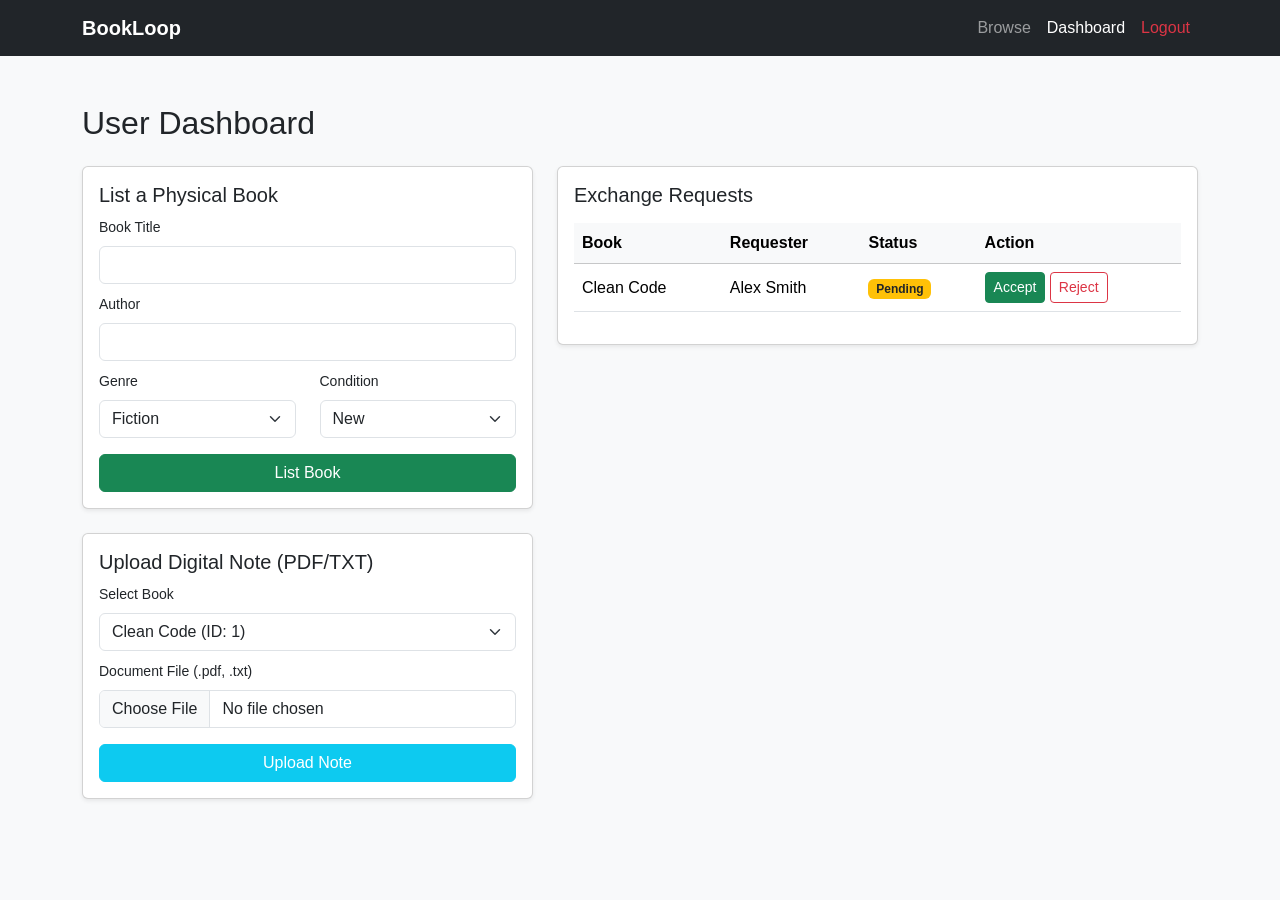
==== public/dashboard.html @ fa004065 "Complete project setup with backend API and database schema" ====
<!DOCTYPE html>
<html lang="en">
<head>
    <meta charset="UTF-8">
    <meta name="viewport" content="width=device-width, initial-scale=1.0">
    <title>Dashboard - BookLoop</title>
    <link href="https://cdn.jsdelivr.net/npm/bootstrap@5.3.2/dist/css/bootstrap.min.css" rel="stylesheet">
    <link rel="stylesheet" href="../assets/css/style.css">
</head>
<body>

    <nav class="navbar navbar-expand-lg navbar-dark bg-dark">
        <div class="container">
            <a class="navbar-brand fw-bold" href="index.html">BookLoop</a>
            <div class="collapse navbar-collapse" id="navbarNav">
                <ul class="navbar-nav ms-auto">
                    <li class="nav-item"><a class="nav-link" href="index.html">Browse</a></li>
                    <li class="nav-item"><a class="nav-link active" href="dashboard.html">Dashboard</a></li>
                    <li class="nav-item"><a class="nav-link text-danger" href="login.html">Logout</a></li>
                </ul>
            </div>
        </div>
    </nav>

    <main class="container my-5">
        <h2 class="mb-4">User Dashboard</h2>

        <div class="row">
            <!-- Left Side Forms -->
            <div class="col-md-5 mb-4">
                
                <!-- Form: Add Physical Book -->
                <div class="card shadow-sm mb-4">
                    <div class="card-body">
                        <h5 class="card-title">List a Physical Book</h5>
                        <form id="add-book-form">
                            <div class="mb-2">
                                <label class="form-label small">Book Title</label>
                                <input type="text" id="book-title" class="form-control" required>
                            </div>
                            <div class="mb-2">
                                <label class="form-label small">Author</label>
                                <input type="text" id="book-author" class="form-control" required>
                            </div>
                            <div class="row">
                                <div class="col-6 mb-2">
                                    <label class="form-label small">Genre</label>
                                    <select id="book-genre" class="form-select" required>
                                        <option value="Fiction">Fiction</option>
                                        <option value="Non-Fiction">Non-Fiction</option>
                                        <option value="Science">Science</option>
                                        <option value="Technology">Technology</option>
                                    </select>
                                </div>
                                <div class="col-6 mb-2">
                                    <label class="form-label small">Condition</label>
                                    <select id="book-condition" class="form-select" required>
                                        <option value="New">New</option>
                                        <option value="Good">Good</option>
                                        <option value="Fair">Fair</option>
                                    </select>
                                </div>
                            </div>
                            <button type="submit" class="btn btn-success w-100 mt-2">List Book</button>
                        </form>
                    </div>
                </div>

                <!-- Form: Upload Digital Note -->
                <div class="card shadow-sm">
                    <div class="card-body">
                        <h5 class="card-title">Upload Digital Note (PDF/TXT)</h5>
                        <form id="upload-note-form">
                            <div class="mb-2">
                                <label class="form-label small">Select Book</label>
                                <select id="note-book-id" class="form-select" required>
                                    <option value="1">Clean Code (ID: 1)</option>
                                    <option value="2">Dune (ID: 2)</option>
                                </select>
                            </div>
                            <div class="mb-2">
                                <label class="form-label small">Document File (.pdf, .txt)</label>
                                <input type="file" id="note-file" class="form-control" accept=".pdf,.txt" required>
                            </div>
                            <button type="submit" class="btn btn-info text-white w-100 mt-2">Upload Note</button>
                        </form>
                    </div>
                </div>

            </div>

            <!-- Right Side Exchange Requests & Listings -->
            <div class="col-md-7">
                <div class="card shadow-sm">
                    <div class="card-body">
                        <h5 class="card-title mb-3">Exchange Requests</h5>
                        <table class="table table-hover align-middle">
                            <thead class="table-light">
                                <tr>
                                    <th>Book</th>
                                    <th>Requester</th>
                                    <th>Status</th>
                                    <th>Action</th>
                                </tr>
                            </thead>
                            <tbody id="exchange-requests-table">
                                <tr>
                                    <td>Clean Code</td>
                                    <td>Alex Smith</td>
                                    <td><span class="badge bg-warning text-dark">Pending</span></td>
                                    <td>
                                        <button class="btn btn-sm btn-success">Accept</button>
                                        <button class="btn btn-sm btn-outline-danger">Reject</button>
                                    </td>
                                </tr>
                            </tbody>
                        </table>
                    </div>
                </div>
            </div>
        </div>
    </main>

    <script src="../assets/js/app.js"></script>
</body>
</html>
---- assets/css/style.css ----
/* Custom styling overrides for BookLoop platform */
body {
    background-color: #f8f9fa;
    font-family: 'Segoe UI', Tahoma, Geneva, Verdana, sans-serif;
    min-height: 100vh;
    display: flex;
    flex-direction: column;
}

main {
    flex: 1;
}

.hero-section {
    background: linear-gradient(135deg, #0d6efd 0%, #0dcaf0 100%);
    color: white;
    padding: 3rem 0;
}

.card {
    transition: transform 0.2s ease, box-shadow 0.2s ease;
}

.card:hover {
    transform: translateY(-4px);
    box-shadow: 0 8px 16px rgba(0,0,0,0.1);
}

.badge-condition {
    position: absolute;
    top: 15px;
    right: 15px;
}
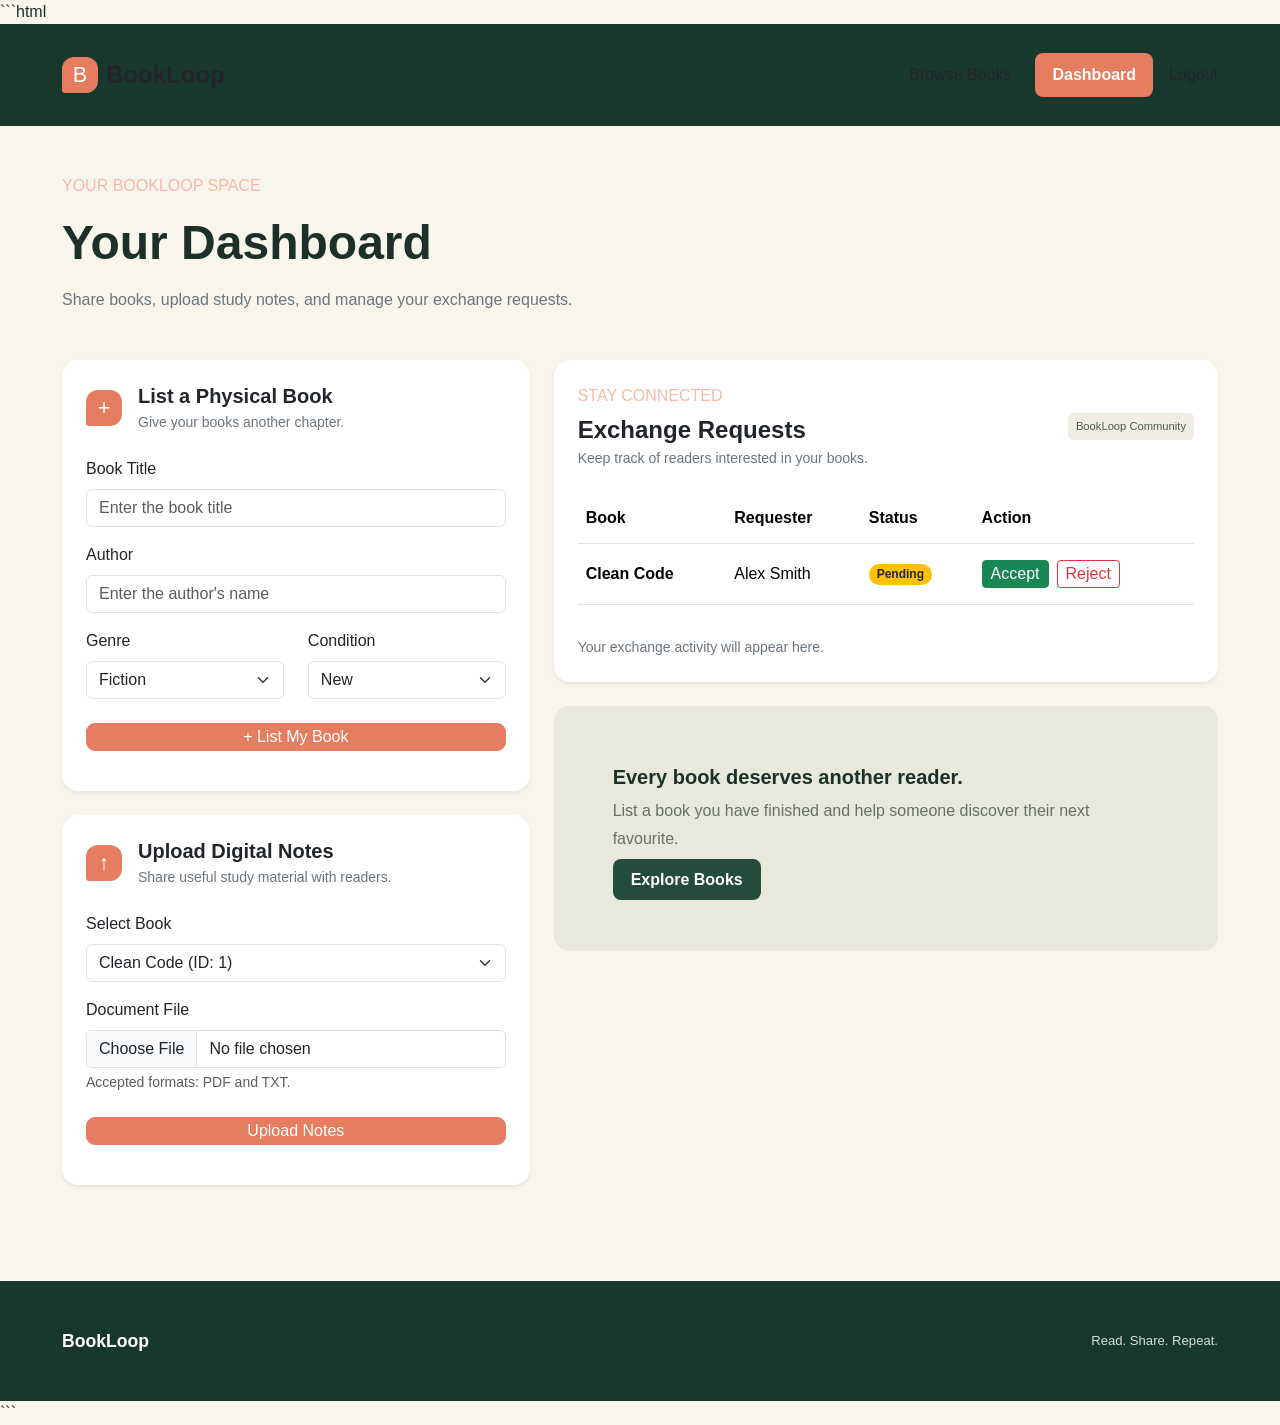
==== commit c840cb4d: "Improve BookLoop frontend UI" ====
--- a/public/dashboard.html
+++ b/public/dashboard.html
@@ -1,126 +1,317 @@
+```html
 <!DOCTYPE html>
 <html lang="en">
 <head>
     <meta charset="UTF-8">
     <meta name="viewport" content="width=device-width, initial-scale=1.0">
+
     <title>Dashboard - BookLoop</title>
-    <link href="https://cdn.jsdelivr.net/npm/bootstrap@5.3.2/dist/css/bootstrap.min.css" rel="stylesheet">
+
+    <link
+        href="https://cdn.jsdelivr.net/npm/bootstrap@5.3.3/dist/css/bootstrap.min.css"
+        rel="stylesheet"
+    >
     <link rel="stylesheet" href="../assets/css/style.css">
 </head>
-<body>
-
-    <nav class="navbar navbar-expand-lg navbar-dark bg-dark">
-        <div class="container">
-            <a class="navbar-brand fw-bold" href="index.html">BookLoop</a>
-            <div class="collapse navbar-collapse" id="navbarNav">
-                <ul class="navbar-nav ms-auto">
-                    <li class="nav-item"><a class="nav-link" href="index.html">Browse</a></li>
-                    <li class="nav-item"><a class="nav-link active" href="dashboard.html">Dashboard</a></li>
-                    <li class="nav-item"><a class="nav-link text-danger" href="login.html">Logout</a></li>
-                </ul>
+
+<body class="bookloop-page">
+
+    <!-- Navigation -->
+    <nav class="bookloop-nav">
+        <div class="container d-flex align-items-center justify-content-between py-3">
+            <a href="index.html"
+               class="text-decoration-none d-flex align-items-center gap-2">
+                <span class="brand-symbol">B</span>
+                <span class="fw-bold fs-4 text-dark">BookLoop</span>
+            </a>
+
+            <div class="d-flex align-items-center gap-3">
+                <a href="index.html"
+                   class="text-decoration-none text-dark">
+                    Browse Books
+                </a>
+
+                <a href="dashboard.html"
+                   class="nav-register text-decoration-none">
+                    Dashboard
+                </a>
+
+                <a href="login.html"
+                   class="text-decoration-none text-dark">
+                    Logout
+                </a>
             </div>
         </div>
     </nav>
 
-    <main class="container my-5">
-        <h2 class="mb-4">User Dashboard</h2>
-
-        <div class="row">
-            <!-- Left Side Forms -->
-            <div class="col-md-5 mb-4">
-                
-                <!-- Form: Add Physical Book -->
-                <div class="card shadow-sm mb-4">
-                    <div class="card-body">
-                        <h5 class="card-title">List a Physical Book</h5>
+    <!-- Dashboard Header -->
+    <main class="container py-5">
+
+        <section class="mb-5">
+            <p class="hero-eyebrow">YOUR BOOKLOOP SPACE</p>
+            <h1 class="display-5 fw-bold mb-3">Your Dashboard</h1>
+            <p class="text-secondary">
+                Share books, upload study notes, and manage your exchange requests.
+            </p>
+        </section>
+
+        <!-- Dashboard Content -->
+        <div class="row g-4">
+
+            <!-- Left Column: Forms -->
+            <div class="col-lg-5">
+
+                <!-- List a Book -->
+                <section class="card border-0 shadow-sm rounded-4 mb-4">
+                    <div class="card-body p-4">
+
+                        <div class="d-flex align-items-center gap-3 mb-4">
+                            <div class="brand-symbol">+</div>
+                            <div>
+                                <h2 class="h5 fw-bold mb-1">List a Physical Book</h2>
+                                <p class="text-secondary small mb-0">
+                                    Give your books another chapter.
+                                </p>
+                            </div>
+                        </div>
+
                         <form id="add-book-form">
-                            <div class="mb-2">
-                                <label class="form-label small">Book Title</label>
-                                <input type="text" id="book-title" class="form-control" required>
-                            </div>
-                            <div class="mb-2">
-                                <label class="form-label small">Author</label>
-                                <input type="text" id="book-author" class="form-control" required>
-                            </div>
+
+                            <div class="mb-3">
+                                <label for="book-title" class="form-label">
+                                    Book Title
+                                </label>
+                                <input
+                                    type="text"
+                                    id="book-title"
+                                    class="form-control"
+                                    placeholder="Enter the book title"
+                                    required
+                                >
+                            </div>
+
+                            <div class="mb-3">
+                                <label for="book-author" class="form-label">
+                                    Author
+                                </label>
+                                <input
+                                    type="text"
+                                    id="book-author"
+                                    class="form-control"
+                                    placeholder="Enter the author's name"
+                                    required
+                                >
+                            </div>
+
                             <div class="row">
-                                <div class="col-6 mb-2">
-                                    <label class="form-label small">Genre</label>
-                                    <select id="book-genre" class="form-select" required>
+                                <div class="col-sm-6 mb-3">
+                                    <label for="book-genre" class="form-label">
+                                        Genre
+                                    </label>
+                                    <select
+                                        id="book-genre"
+                                        class="form-select"
+                                        required
+                                    >
                                         <option value="Fiction">Fiction</option>
                                         <option value="Non-Fiction">Non-Fiction</option>
                                         <option value="Science">Science</option>
                                         <option value="Technology">Technology</option>
                                     </select>
                                 </div>
-                                <div class="col-6 mb-2">
-                                    <label class="form-label small">Condition</label>
-                                    <select id="book-condition" class="form-select" required>
+
+                                <div class="col-sm-6 mb-3">
+                                    <label for="book-condition" class="form-label">
+                                        Condition
+                                    </label>
+                                    <select
+                                        id="book-condition"
+                                        class="form-select"
+                                        required
+                                    >
                                         <option value="New">New</option>
                                         <option value="Good">Good</option>
                                         <option value="Fair">Fair</option>
                                     </select>
                                 </div>
                             </div>
-                            <button type="submit" class="btn btn-success w-100 mt-2">List Book</button>
+
+                            <button
+                                type="submit"
+                                class="search-submit w-100 mt-2"
+                            >
+                                + List My Book
+                            </button>
                         </form>
                     </div>
-                </div>
-
-                <!-- Form: Upload Digital Note -->
-                <div class="card shadow-sm">
-                    <div class="card-body">
-                        <h5 class="card-title">Upload Digital Note (PDF/TXT)</h5>
+                </section>
+
+                <!-- Upload Digital Notes -->
+                <section class="card border-0 shadow-sm rounded-4">
+                    <div class="card-body p-4">
+
+                        <div class="d-flex align-items-center gap-3 mb-4">
+                            <div class="brand-symbol">
+                                <span aria-hidden="true">&#8593;</span>
+                            </div>
+                            <div>
+                                <h2 class="h5 fw-bold mb-1">Upload Digital Notes</h2>
+                                <p class="text-secondary small mb-0">
+                                    Share useful study material with readers.
+                                </p>
+                            </div>
+                        </div>
+
                         <form id="upload-note-form">
-                            <div class="mb-2">
-                                <label class="form-label small">Select Book</label>
-                                <select id="note-book-id" class="form-select" required>
+
+                            <div class="mb-3">
+                                <label for="note-book-id" class="form-label">
+                                    Select Book
+                                </label>
+                                <select
+                                    id="note-book-id"
+                                    class="form-select"
+                                    required
+                                >
                                     <option value="1">Clean Code (ID: 1)</option>
                                     <option value="2">Dune (ID: 2)</option>
                                 </select>
                             </div>
-                            <div class="mb-2">
-                                <label class="form-label small">Document File (.pdf, .txt)</label>
-                                <input type="file" id="note-file" class="form-control" accept=".pdf,.txt" required>
-                            </div>
-                            <button type="submit" class="btn btn-info text-white w-100 mt-2">Upload Note</button>
+
+                            <div class="mb-3">
+                                <label for="note-file" class="form-label">
+                                    Document File
+                                </label>
+                                <input
+                                    type="file"
+                                    id="note-file"
+                                    class="form-control"
+                                    accept=".pdf,.txt"
+                                    required
+                                >
+                                <div class="form-text">
+                                    Accepted formats: PDF and TXT.
+                                </div>
+                            </div>
+
+                            <button
+                                type="submit"
+                                class="search-submit w-100 mt-2"
+                            >
+                                Upload Notes
+                            </button>
                         </form>
                     </div>
-                </div>
+                </section>
 
             </div>
 
-            <!-- Right Side Exchange Requests & Listings -->
-            <div class="col-md-7">
-                <div class="card shadow-sm">
-                    <div class="card-body">
-                        <h5 class="card-title mb-3">Exchange Requests</h5>
-                        <table class="table table-hover align-middle">
-                            <thead class="table-light">
-                                <tr>
-                                    <th>Book</th>
-                                    <th>Requester</th>
-                                    <th>Status</th>
-                                    <th>Action</th>
-                                </tr>
-                            </thead>
-                            <tbody id="exchange-requests-table">
-                                <tr>
-                                    <td>Clean Code</td>
-                                    <td>Alex Smith</td>
-                                    <td><span class="badge bg-warning text-dark">Pending</span></td>
-                                    <td>
-                                        <button class="btn btn-sm btn-success">Accept</button>
-                                        <button class="btn btn-sm btn-outline-danger">Reject</button>
-                                    </td>
-                                </tr>
-                            </tbody>
-                        </table>
+            <!-- Right Column: Exchange Requests -->
+            <div class="col-lg-7">
+
+                <section class="card border-0 shadow-sm rounded-4">
+                    <div class="card-body p-4">
+
+                        <div class="d-flex flex-wrap justify-content-between
+                                    align-items-center gap-2 mb-4">
+                            <div>
+                                <p class="hero-eyebrow mb-2">STAY CONNECTED</p>
+                                <h2 class="h4 fw-bold mb-1">
+                                    Exchange Requests
+                                </h2>
+                                <p class="text-secondary small mb-0">
+                                    Keep track of readers interested in your books.
+                                </p>
+                            </div>
+                            <span class="book-tag">BookLoop Community</span>
+                        </div>
+
+                        <div class="table-responsive">
+                            <table class="table align-middle">
+                                <thead>
+                                    <tr>
+                                        <th class="py-3">Book</th>
+                                        <th class="py-3">Requester</th>
+                                        <th class="py-3">Status</th>
+                                        <th class="py-3">Action</th>
+                                    </tr>
+                                </thead>
+
+                                <tbody id="exchange-requests-table">
+                                    <tr>
+                                        <td class="py-3 fw-semibold">
+                                            Clean Code
+                                        </td>
+                                        <td class="py-3">Alex Smith</td>
+                                        <td class="py-3">
+                                            <span class="badge rounded-pill
+                                                         bg-warning text-dark">
+                                                Pending
+                                            </span>
+                                        </td>
+                                        <td class="py-3">
+                                            <div class="d-flex flex-wrap gap-2">
+                                                <button
+                                                    type="button"
+                                                    class="btn btn-sm btn-success"
+                                                >
+                                                    Accept
+                                                </button>
+                                                <button
+                                                    type="button"
+                                                    class="btn btn-sm btn-outline-danger"
+                                                >
+                                                    Reject
+                                                </button>
+                                            </div>
+                                        </td>
+                                    </tr>
+                                </tbody>
+                            </table>
+                        </div>
+
+                        <p class="small text-secondary mb-0 mt-3">
+                            Your exchange activity will appear here.
+                        </p>
+
                     </div>
-                </div>
+                </section>
+
+                <!-- Helpful Note -->
+                <section class="community-banner mt-4">
+                    <div class="p-4">
+                        <h2 class="h5 fw-bold">Every book deserves another reader.</h2>
+                        <p class="mb-3">
+                            List a book you have finished and help someone
+                            discover their next favourite.
+                        </p>
+                        <a href="index.html"
+                           class="community-button text-decoration-none">
+                            Explore Books
+                        </a>
+                    </div>
+                </section>
+
             </div>
         </div>
     </main>
 
+    <!-- Footer -->
+    <footer class="bookloop-footer mt-5">
+        <div class="container footer-inner py-4">
+            <a href="index.html"
+               class="footer-brand text-decoration-none">
+                BookLoop
+            </a>
+            <p class="small mb-0">
+                Read. Share. Repeat.
+            </p>
+        </div>
+    </footer>
+
+    <script src="https://cdn.jsdelivr.net/npm/bootstrap@5.3.3/dist/js/bootstrap.bundle.min.js"></script>
     <script src="../assets/js/app.js"></script>
+
 </body>
-</html>+</html>
+```
--- a/assets/css/style.css
+++ b/assets/css/style.css
@@ -1,33 +1,1026 @@
-/* Custom styling overrides for BookLoop platform */
-body {
-    background-color: #f8f9fa;
-    font-family: 'Segoe UI', Tahoma, Geneva, Verdana, sans-serif;
+
+/* ==========================================
+   BOOKLOOP — COMPLETE STYLESHEET
+   Theme: Modern community bookstore
+   ========================================== */
+
+/* ---------- 1. Global Variables ---------- */
+
+.bookloop-page {
+    --bl-ink: #1c3029;
+    --bl-green: #254b3d;
+    --bl-green-dark: #18382d;
+    --bl-coral: #e77d60;
+    --bl-cream: #f8f5ed;
+    --bl-paper: #fffefa;
+    --bl-muted: #7b827a;
+    --bl-line: #e8e4d9;
+
+    background: var(--bl-cream);
+    color: var(--bl-ink);
+    font-family: "Segoe UI", Arial, sans-serif;
+    margin: 0;
     min-height: 100vh;
+}
+
+.bookloop-page * {
+    box-sizing: border-box;
+}
+
+.bookloop-page a {
+    text-decoration: none;
+}
+
+.bookloop-page button,
+.bookloop-page input,
+.bookloop-page select {
+    font: inherit;
+}
+
+.bookloop-page .container {
+    max-width: 1180px;
+}
+
+/* ---------- 2. Navigation ---------- */
+
+.bookloop-nav {
+    background: var(--bl-green-dark);
+    padding: 13px 0;
+}
+
+.bookloop-nav .navbar-brand {
+    color: #fff;
+    font-size: 1.45rem;
+    font-weight: 800;
+    letter-spacing: -1px;
+    display: flex;
+    align-items: center;
+    gap: 9px;
+}
+
+.brand-symbol {
+    width: 36px;
+    height: 36px;
+    display: inline-flex;
+    align-items: center;
+    justify-content: center;
+    background: var(--bl-coral);
+    color: #fff;
+    border-radius: 12px 12px 12px 3px;
+    font-size: 1.35rem;
+}
+
+.bookloop-nav .nav-link {
+    color: #d5e0d8;
+    padding: 10px 13px !important;
+    font-size: 0.93rem;
+    transition: color 0.2s;
+}
+
+.bookloop-nav .nav-link:hover,
+.bookloop-nav .nav-link.active {
+    color: #fff;
+}
+
+.bookloop-nav .nav-link.active {
+    font-weight: 700;
+}
+
+.bookloop-nav .navbar-toggler {
+    border-color: #718579;
+}
+
+.bookloop-nav .navbar-toggler:focus {
+    box-shadow: 0 0 0 3px #ffffff25;
+}
+
+.bookloop-nav .navbar-toggler-icon {
+    filter: brightness(0) invert(1);
+}
+
+.nav-register {
+    margin-left: 8px;
+    padding: 10px 17px;
+    border-radius: 8px;
+    color: #fff;
+    background: var(--bl-coral);
+    font-weight: 600;
+}
+
+.nav-register:hover {
+    background: #d76c50;
+    color: #fff;
+}
+
+/* ---------- 3. Hero Section ---------- */
+
+.bookloop-hero {
+    position: relative;
+    overflow: hidden;
+    color: #fff;
+    background: var(--bl-green);
+}
+
+.hero-inner {
+    min-height: 360px;
+    display: flex;
+    align-items: center;
+    justify-content: space-between;
+    gap: 45px;
+    padding-top: 46px;
+    padding-bottom: 48px;
+}
+
+.hero-copy {
+    max-width: 650px;
+    position: relative;
+    z-index: 2;
+}
+
+.eyebrow {
+    display: inline-block;
+    font-size: 0.7rem;
+    letter-spacing: 2px;
+    font-weight: 800;
+    line-height: 1.6;
+}
+
+.hero-eyebrow {
+    color: #f6bba6;
+}
+
+.hero-copy h1 {
+    margin: 17px 0;
+    font-family: Georgia, "Times New Roman", serif;
+    font-size: clamp(2.7rem, 5vw, 4.4rem);
+    font-weight: 700;
+    letter-spacing: -2.5px;
+    line-height: 1.06;
+}
+
+.hero-copy h1 span {
+    color: #f4b69f;
+    font-style: italic;
+}
+
+.hero-copy > p {
+    color: #e1eae3;
+    font-size: 1.05rem;
+    line-height: 1.8;
+    max-width: 540px;
+}
+
+.hero-actions {
+    display: flex;
+    align-items: center;
+    flex-wrap: wrap;
+    gap: 18px;
+    margin-top: 25px;
+}
+
+.hero-primary {
+    padding: 13px 20px;
+    border-radius: 8px;
+    color: var(--bl-ink);
+    background: #fff9ef;
+    font-weight: 700;
+    transition: background 0.2s;
+}
+
+.hero-primary:hover {
+    background: #f4b69f;
+    color: var(--bl-ink);
+}
+
+.hero-primary span {
+    margin-left: 10px;
+}
+
+.hero-caption {
+    color: #d1dfd4;
+    font-size: 0.85rem;
+}
+
+/* ---------- 4. Decorative Book Illustration ---------- */
+
+.hero-art {
+    position: relative;
+    flex: 0 0 310px;
+    height: 260px;
+}
+
+.art-circle {
+    position: absolute;
+    width: 245px;
+    height: 245px;
+    border-radius: 50%;
+    background: #3c6250;
+    top: 4px;
+    left: 24px;
+}
+
+.art-book {
+    position: absolute;
     display: flex;
     flex-direction: column;
-}
-
-main {
+    justify-content: space-between;
+    box-shadow: 10px 14px 24px #10271d55;
+    border-radius: 4px 13px 13px 4px;
+    padding: 23px 18px;
+}
+
+.art-book-back {
+    width: 135px;
+    height: 205px;
+    background: #d99b67;
+    color: #382a1c;
+    left: 30px;
+    top: 25px;
+    transform: rotate(-13deg);
+}
+
+.art-book-back span {
+    font-size: 1.7rem;
+    font-weight: 900;
+}
+
+.art-book-back small,
+.art-book-front small {
+    font-size: 0.55rem;
+    letter-spacing: 1px;
+}
+
+.art-book-front {
+    width: 145px;
+    height: 220px;
+    background: #e98167;
+    color: #fff8e9;
+    left: 125px;
+    top: 22px;
+    transform: rotate(8deg);
+}
+
+.art-book-front span {
+    font-family: Georgia, serif;
+    font-size: 1.75rem;
+    font-weight: 700;
+    line-height: 1.1;
+}
+
+.art-sticker {
+    position: absolute;
+    right: -5px;
+    bottom: 0;
+    background: #f9edce;
+    color: var(--bl-green-dark);
+    border-radius: 50%;
+    width: 88px;
+    height: 88px;
+    display: flex;
+    align-items: center;
+    justify-content: center;
+    text-align: center;
+    font-size: 0.68rem;
+    font-weight: 900;
+    line-height: 1.5;
+    transform: rotate(9deg);
+    box-shadow: 0 5px 15px #10271d30;
+}
+
+.hero-bottom-line {
+    display: flex;
+    justify-content: space-between;
+    padding: 12px max(calc((100vw - 1180px) / 2), 24px);
+    border-top: 1px solid #ffffff20;
+    color: #d7e5db;
+    font-size: 0.65rem;
+    font-weight: 700;
+    letter-spacing: 2px;
+}
+
+/* ---------- 5. Discovery Section ---------- */
+
+.discover-section {
+    padding-top: 55px;
+    padding-bottom: 60px;
+}
+
+.discover-heading,
+.results-heading {
+    display: flex;
+    justify-content: space-between;
+    align-items: flex-end;
+    gap: 20px;
+}
+
+.discover-heading .eyebrow,
+.results-heading .eyebrow {
+    color: #b86b51;
+}
+
+.discover-heading h2 {
+    margin: 9px 0;
+    font-family: Georgia, "Times New Roman", serif;
+    font-size: clamp(1.8rem, 4vw, 2.6rem);
+    font-weight: 700;
+    letter-spacing: -1px;
+}
+
+.discover-heading p {
+    color: var(--bl-muted);
+    margin: 0;
+}
+
+.list-book-link {
+    color: var(--bl-green);
+    font-weight: 700;
+    white-space: nowrap;
+    padding-bottom: 5px;
+}
+
+.list-book-link:hover {
+    color: #bd634a;
+}
+
+/* ---------- 6. Search Panel ---------- */
+
+.search-shell {
+    background: var(--bl-paper);
+    border: 1px solid var(--bl-line);
+    border-radius: 17px;
+    margin-top: 27px;
+    padding: 26px;
+    box-shadow: 0 8px 25px #23372a0a;
+}
+
+.search-label {
+    display: block;
+    margin-bottom: 10px;
+    color: var(--bl-muted);
+    font-size: 0.7rem;
+    font-weight: 800;
+    letter-spacing: 1.5px;
+}
+
+.main-search-row {
+    display: flex;
+    gap: 10px;
+}
+
+.search-input-wrap {
+    display: flex;
     flex: 1;
-}
-
-.hero-section {
-    background: linear-gradient(135deg, #0d6efd 0%, #0dcaf0 100%);
-    color: white;
-    padding: 3rem 0;
-}
-
-.card {
-    transition: transform 0.2s ease, box-shadow 0.2s ease;
-}
-
-.card:hover {
+    min-width: 0;
+    align-items: center;
+    border: 1px solid #d8d8cd;
+    border-radius: 9px;
+    background: #fff;
+    padding-left: 15px;
+    transition: border-color 0.2s, box-shadow 0.2s;
+}
+
+.search-input-wrap:focus-within {
+    border-color: var(--bl-green);
+    box-shadow: 0 0 0 3px #254b3d16;
+}
+
+.search-icon {
+    font-size: 1.8rem;
+    color: var(--bl-green);
+    line-height: 1;
+    transform: rotate(-20deg);
+}
+
+.search-input-wrap .form-control {
+    border: 0;
+    box-shadow: none;
+    padding: 15px 12px;
+    min-width: 0;
+}
+
+.search-input-wrap .form-control:focus {
+    outline: none;
+}
+
+.clear-keyword {
+    display: none;
+    border: 0;
+    background: transparent;
+    color: var(--bl-muted);
+    font-size: 1.5rem;
+    padding: 0 12px;
+}
+
+.clear-keyword.visible {
+    display: block;
+}
+
+.search-submit {
+    flex: 0 0 145px;
+    background: var(--bl-coral);
+    border: 1px solid var(--bl-coral);
+    border-radius: 9px;
+    color: #fff;
+    font-weight: 700;
+    transition: background 0.2s;
+}
+
+.search-submit:hover {
+    background: #d76c50;
+}
+
+.search-submit span {
+    margin-left: 8px;
+}
+
+/* ---------- 7. Popular Searches ---------- */
+
+.popular-searches {
+    display: flex;
+    flex-wrap: wrap;
+    gap: 9px;
+    align-items: center;
+    margin-top: 15px;
+    font-size: 0.82rem;
+}
+
+.popular-searches > span {
+    color: var(--bl-muted);
+}
+
+.search-suggestion {
+    border: 1px solid #e5e0d4;
+    border-radius: 30px;
+    padding: 5px 12px;
+    color: var(--bl-green);
+    background: #f9f7f0;
+    font-size: 0.78rem;
+    cursor: pointer;
+    transition: background 0.2s, border-color 0.2s;
+}
+
+.search-suggestion:hover {
+    background: #e7eee7;
+    border-color: #b8cbbd;
+}
+
+/* ---------- 8. Advanced Filters ---------- */
+
+.filter-heading {
+    display: flex;
+    justify-content: space-between;
+    align-items: center;
+    gap: 12px;
+    border-top: 1px solid var(--bl-line);
+    margin-top: 24px;
+    padding-top: 22px;
+}
+
+.filter-heading > div {
+    display: flex;
+    align-items: center;
+    flex-wrap: wrap;
+    gap: 9px;
+}
+
+.filter-heading-icon {
+    display: inline-flex;
+    align-items: center;
+    justify-content: center;
+    width: 32px;
+    height: 32px;
+    border-radius: 9px;
+    color: var(--bl-green);
+    background: #e9efe8;
+    font-size: 1.25rem;
+}
+
+.filter-heading strong {
+    font-size: 0.95rem;
+}
+
+.filter-subtitle {
+    color: var(--bl-muted);
+    font-size: 0.8rem;
+}
+
+.toggle-filters,
+.reset-filters {
+    border: 0;
+    background: transparent;
+    color: var(--bl-green);
+    font-size: 0.83rem;
+    font-weight: 700;
+    white-space: nowrap;
+    cursor: pointer;
+}
+
+.toggle-filters:hover,
+.reset-filters:hover {
+    color: var(--bl-coral);
+}
+
+.advanced-filters {
+    padding-top: 20px;
+}
+
+.advanced-filters[hidden] {
+    display: none !important;
+}
+
+.advanced-filters .form-label {
+    color: #4b564e;
+    font-size: 0.8rem;
+    font-weight: 700;
+}
+
+.advanced-filters .form-select {
+    min-height: 45px;
+    border-color: #dedfd6;
+    border-radius: 8px;
+    background-color: #fff;
+    color: var(--bl-ink);
+    font-size: 0.88rem;
+}
+
+.advanced-filters .form-select:focus {
+    border-color: var(--bl-green);
+    box-shadow: 0 0 0 3px #254b3d16;
+}
+
+.filter-footer {
+    display: flex;
+    justify-content: space-between;
+    align-items: center;
+    flex-wrap: wrap;
+    gap: 12px;
+    border-top: 1px solid var(--bl-line);
+    margin-top: 21px;
+    padding-top: 16px;
+}
+
+#active-filter-summary {
+    color: var(--bl-muted);
+    font-size: 0.8rem;
+}
+
+/* ---------- 9. Results Section ---------- */
+
+.results-section {
+    margin-top: 48px;
+}
+
+.results-heading {
+    margin-bottom: 22px;
+}
+
+.results-heading h3 {
+    margin: 8px 0 0;
+    font-family: Georgia, "Times New Roman", serif;
+    font-size: 1.9rem;
+    font-weight: 700;
+}
+
+.results-count {
+    color: var(--bl-muted);
+    font-size: 0.84rem;
+    text-align: right;
+}
+
+/* ---------- 10. Book Cards ---------- */
+
+.book-result-card {
+    height: 100%;
+    overflow: hidden;
+    border: 1px solid var(--bl-line);
+    border-radius: 13px;
+    background: var(--bl-paper);
+    transition: transform 0.2s, box-shadow 0.2s;
+}
+
+.book-result-card:hover {
     transform: translateY(-4px);
-    box-shadow: 0 8px 16px rgba(0,0,0,0.1);
-}
-
-.badge-condition {
+    box-shadow: 0 12px 28px #23372a12;
+}
+
+.book-cover-area {
+    min-height: 210px;
+    position: relative;
+    overflow: hidden;
+    display: flex;
+    align-items: center;
+    justify-content: center;
+    padding: 25px;
+    background: #e9e3d4;
+}
+
+.book-cover-art {
+    width: 122px;
+    min-height: 164px;
+    padding: 19px 14px;
+    border-radius: 3px 8px 8px 3px;
+    background: var(--cover-color, #355c4b);
+    color: #fff;
+    display: flex;
+    flex-direction: column;
+    justify-content: space-between;
+    box-shadow: 7px 8px 16px #1729232c;
+    border-left: 5px solid #00000018;
+    transform: rotate(-3deg);
+    text-align: left;
+}
+
+.book-cover-art strong {
+    font-family: Georgia, serif;
+    font-size: 1rem;
+    line-height: 1.2;
+    overflow-wrap: anywhere;
+}
+
+.book-cover-art small {
+    font-size: 0.52rem;
+    letter-spacing: 1px;
+    opacity: 0.85;
+}
+
+.condition-badge {
     position: absolute;
-    top: 15px;
-    right: 15px;
-}+    top: 12px;
+    left: 12px;
+    background: #fffefa;
+    color: var(--bl-green);
+    border-radius: 5px;
+    padding: 5px 9px;
+    font-size: 0.68rem;
+    font-weight: 800;
+}
+
+.book-result-info {
+    padding: 19px;
+}
+
+.book-result-info h4 {
+    font-size: 1.08rem;
+    font-weight: 750;
+    margin: 0 0 6px;
+    overflow-wrap: anywhere;
+}
+
+.book-author {
+    color: var(--bl-muted);
+    font-size: 0.84rem;
+    margin-bottom: 15px;
+}
+
+.book-card-meta {
+    display: flex;
+    flex-wrap: wrap;
+    gap: 7px;
+    margin-bottom: 17px;
+}
+
+.book-tag {
+    background: #f0eee5;
+    color: #485b4d;
+    border-radius: 5px;
+    padding: 5px 8px;
+    font-size: 0.7rem;
+}
+
+.availability-tag {
+    background: #e7f3e8;
+    color: #2c713f;
+}
+
+.availability-tag.requested {
+    background: #fff0db;
+    color: #8c5b1e;
+}
+
+.book-description {
+    color: #737a71;
+    font-size: 0.82rem;
+    line-height: 1.65;
+    margin-bottom: 18px;
+}
+
+.exchange-button {
+    display: block;
+    width: 100%;
+    padding: 10px 12px;
+    border: 1px solid var(--bl-green);
+    border-radius: 7px;
+    background: var(--bl-green);
+    color: #fff;
+    text-align: center;
+    font-size: 0.85rem;
+    font-weight: 700;
+    cursor: pointer;
+    transition: background 0.2s;
+}
+
+.exchange-button:hover {
+    background: var(--bl-green-dark);
+    color: #fff;
+}
+
+.exchange-button:disabled {
+    opacity: 0.65;
+    cursor: not-allowed;
+}
+
+/* ---------- 11. Loading, Empty and Error States ---------- */
+
+.loading-state,
+.empty-state,
+.error-state {
+    padding: 55px 20px;
+    text-align: center;
+    border: 1px dashed #d7d6ca;
+    border-radius: 13px;
+    background: #fffefa;
+    color: var(--bl-muted);
+}
+
+.empty-state h4,
+.error-state h4 {
+    color: var(--bl-ink);
+    margin-bottom: 10px;
+}
+
+.loading-spinner {
+    display: inline-block;
+    width: 28px;
+    height: 28px;
+    border: 3px solid #dce4dc;
+    border-top-color: var(--bl-green);
+    border-radius: 50%;
+    animation: bl-spin 0.7s linear infinite;
+    margin-bottom: 12px;
+}
+
+@keyframes bl-spin {
+    to {
+        transform: rotate(360deg);
+    }
+}
+
+/* ---------- 12. Community Banner ---------- */
+
+.community-banner {
+    display: flex;
+    justify-content: space-between;
+    align-items: center;
+    gap: 25px;
+    margin-top: 60px;
+    padding: 35px;
+    border-radius: 15px;
+    background: #e8e9dc;
+}
+
+.community-banner .eyebrow {
+    color: #b86b51;
+}
+
+.community-banner h3 {
+    margin: 9px 0;
+    font-family: Georgia, "Times New Roman", serif;
+    font-size: 1.8rem;
+    font-weight: 700;
+}
+
+.community-banner p {
+    max-width: 580px;
+    color: #667067;
+    margin: 0;
+    line-height: 1.7;
+}
+
+.community-button {
+    flex-shrink: 0;
+    padding: 12px 18px;
+    border-radius: 8px;
+    color: #fff;
+    background: var(--bl-green);
+    font-weight: 700;
+    transition: background 0.2s;
+}
+
+.community-button:hover {
+    color: #fff;
+    background: var(--bl-green-dark);
+}
+
+/* ---------- 13. Footer ---------- */
+
+.bookloop-footer {
+    background: var(--bl-green-dark);
+    color: #d6e0d7;
+    padding: 23px 0;
+}
+
+.footer-inner {
+    display: flex;
+    align-items: center;
+    justify-content: space-between;
+    flex-wrap: wrap;
+    gap: 12px;
+}
+
+.footer-brand {
+    color: #fff;
+    font-size: 1.1rem;
+    font-weight: 800;
+}
+
+.footer-brand:hover {
+    color: #f4b69f;
+}
+
+.footer-inner p {
+    margin: 0;
+    font-size: 0.82rem;
+}
+
+.footer-inner > span {
+    font-size: 0.78rem;
+    color: #b7c7ba;
+}
+
+/* ---------- 14. Tablet Layout ---------- */
+
+@media (max-width: 991px) {
+    .hero-inner {
+        min-height: auto;
+    }
+
+    .hero-art {
+        flex-basis: 270px;
+        transform: scale(0.88);
+        transform-origin: center right;
+        margin-right: -15px;
+    }
+
+    .filter-subtitle {
+        flex-basis: 100%;
+        margin-left: 41px;
+    }
+
+    .community-banner {
+        align-items: flex-start;
+        flex-direction: column;
+    }
+
+    .bookloop-nav .nav-register {
+        display: inline-block;
+        margin: 8px 0;
+    }
+}
+
+/* ---------- 15. Mobile Layout ---------- */
+
+@media (max-width: 767px) {
+    .hero-inner {
+        padding-top: 45px;
+        padding-bottom: 25px;
+        flex-direction: column;
+        align-items: flex-start;
+        gap: 0;
+    }
+
+    .hero-copy h1 {
+        font-size: 3rem;
+    }
+
+    .hero-copy > p {
+        font-size: 0.98rem;
+    }
+
+    .hero-art {
+        align-self: center;
+        transform: scale(0.8);
+        transform-origin: top center;
+        height: 225px;
+        margin: 10px auto 0;
+    }
+
+    .hero-bottom-line {
+        padding-left: 20px;
+        padding-right: 20px;
+        letter-spacing: 1px;
+    }
+
+    .discover-section {
+        padding-top: 38px;
+    }
+
+    .discover-heading {
+        align-items: flex-start;
+        flex-direction: column;
+    }
+
+    .search-shell {
+        padding: 17px;
+        margin-top: 22px;
+    }
+
+    .main-search-row {
+        flex-direction: column;
+    }
+
+    .search-input-wrap {
+        flex: auto;
+        min-height: 50px;
+    }
+
+    .search-submit {
+        flex-basis: auto;
+        min-height: 47px;
+    }
+
+    .filter-heading {
+        align-items: flex-start;
+        flex-direction: column;
+    }
+
+    .filter-subtitle {
+        margin-left: 41px;
+    }
+
+    .filter-footer {
+        align-items: flex-start;
+        flex-direction: column;
+    }
+
+    .results-heading {
+        align-items: flex-start;
+        flex-direction: column;
+        gap: 10px;
+    }
+
+    .results-count {
+        text-align: left;
+    }
+
+    .community-banner {
+        padding: 24px;
+    }
+
+    .community-banner h3 {
+        font-size: 1.55rem;
+    }
+
+    .footer-inner {
+        align-items: flex-start;
+        flex-direction: column;
+    }
+}
+
+/* ---------- 16. Small Mobile Screens ---------- */
+
+@media (max-width: 400px) {
+    .hero-copy h1 {
+        font-size: 2.45rem;
+        letter-spacing: -1.5px;
+    }
+
+    .hero-bottom-line {
+        font-size: 0.55rem;
+        letter-spacing: 0.5px;
+        padding-left: 12px;
+        padding-right: 12px;
+    }
+
+    .search-shell {
+        padding: 13px;
+    }
+
+    .filter-heading > div {
+        gap: 6px;
+    }
+
+    .book-result-info {
+        padding: 15px;
+    }
+}
+
+/* ---------- 17. Accessibility ---------- */
+
+.bookloop-page button:focus-visible,
+.bookloop-page a:focus-visible,
+.bookloop-page input:focus-visible,
+.bookloop-page select:focus-visible {
+    outline: 3px solid #e77d60;
+    outline-offset: 3px;
+}
+
+@media (prefers-reduced-motion: reduce) {
+    .bookloop-page *,
+    .bookloop-page *::before,
+    .bookloop-page *::after {
+        scroll-behavior: auto !important;
+        animation-duration: 0.01ms !important;
+        animation-iteration-count: 1 !important;
+        transition-duration: 0.01ms !important;
+    }
+}
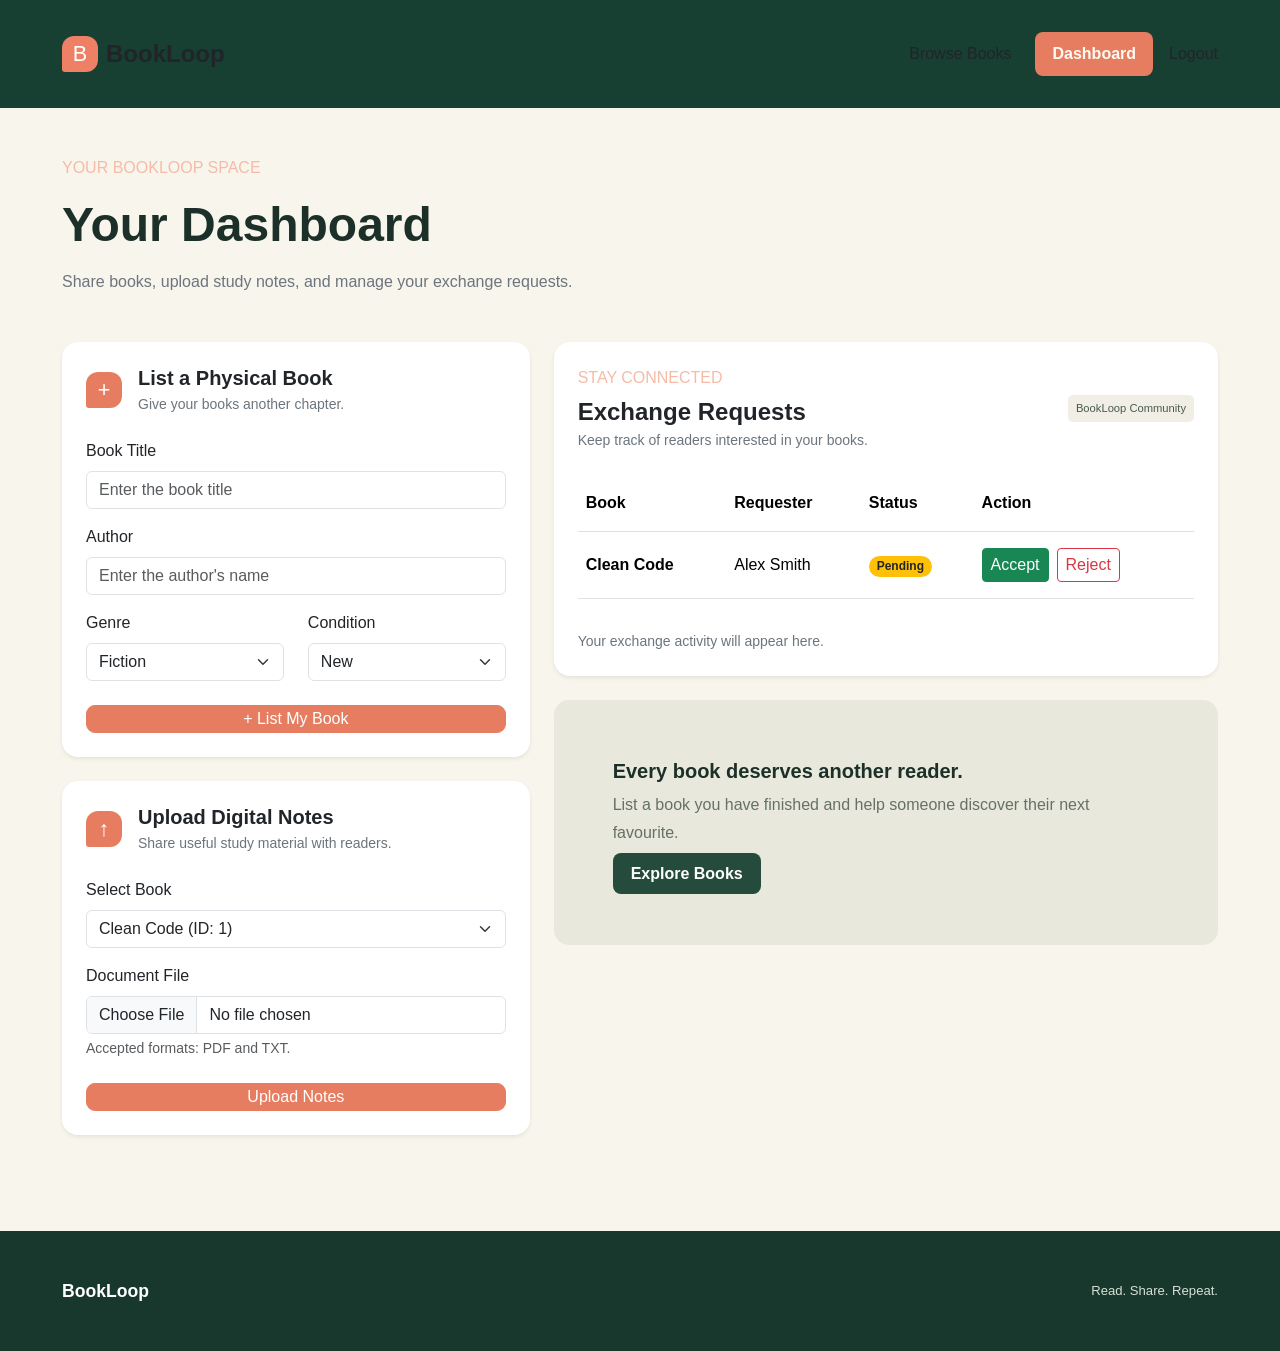
==== commit 2f55ab64: "Improve frontend layouts and navigation" ====
--- a/public/dashboard.html
+++ b/public/dashboard.html
@@ -1,4 +1,4 @@
-```html
+
 <!DOCTYPE html>
 <html lang="en">
 <head>
@@ -314,4 +314,3 @@
 
 </body>
 </html>
-```
--- a/assets/css/style.css
+++ b/assets/css/style.css
@@ -1024,3 +1024,80 @@
         transition-duration: 0.01ms !important;
     }
 }
+
+
+/* Navigation bar: improve readability and spacing */
+.bookloop-nav {
+    background-color: #173f32;
+    color: #fffaf2;
+    padding: 16px 0;
+    width: 100%;
+}
+
+.bookloop-nav a {
+    color: #fffaf2;
+    text-decoration: none;
+    transition: color 0.2s ease;
+}
+
+.bookloop-nav a:hover,
+.bookloop-nav a:focus {
+    color: #f18a6b;
+}
+
+.bookloop-nav .brand-symbol {
+    background-color: #ed8065;
+    color: #ffffff;
+    flex-shrink: 0;
+}
+
+.bookloop-nav .brand-name,
+.bookloop-nav .brand,
+.bookloop-nav .navbar-brand {
+    color: #fffaf2;
+    font-weight: 700;
+}
+
+.bookloop-nav .active,
+.bookloop-nav a[aria-current="page"] {
+    color: #f18a6b;
+}
+
+/* Keep navigation items aligned and spaced */
+.bookloop-nav .container {
+    display: flex;
+    align-items: center;
+    justify-content: space-between;
+    flex-wrap: wrap;
+    gap: 12px 24px;
+}
+
+.bookloop-nav .nav-links,
+.bookloop-nav .navbar-nav {
+    display: flex;
+    align-items: center;
+    justify-content: flex-end;
+    flex-wrap: wrap;
+    gap: 12px 24px;
+}
+
+/* Responsive navigation for small screens */
+@media (max-width: 576px) {
+    .bookloop-nav {
+        padding: 12px 0;
+    }
+
+    .bookloop-nav .container {
+        gap: 12px;
+    }
+
+    .bookloop-nav .nav-links,
+    .bookloop-nav .navbar-nav {
+        gap: 10px 16px;
+    }
+
+    .bookloop-nav a {
+        font-size: 14px;
+    }
+}
+
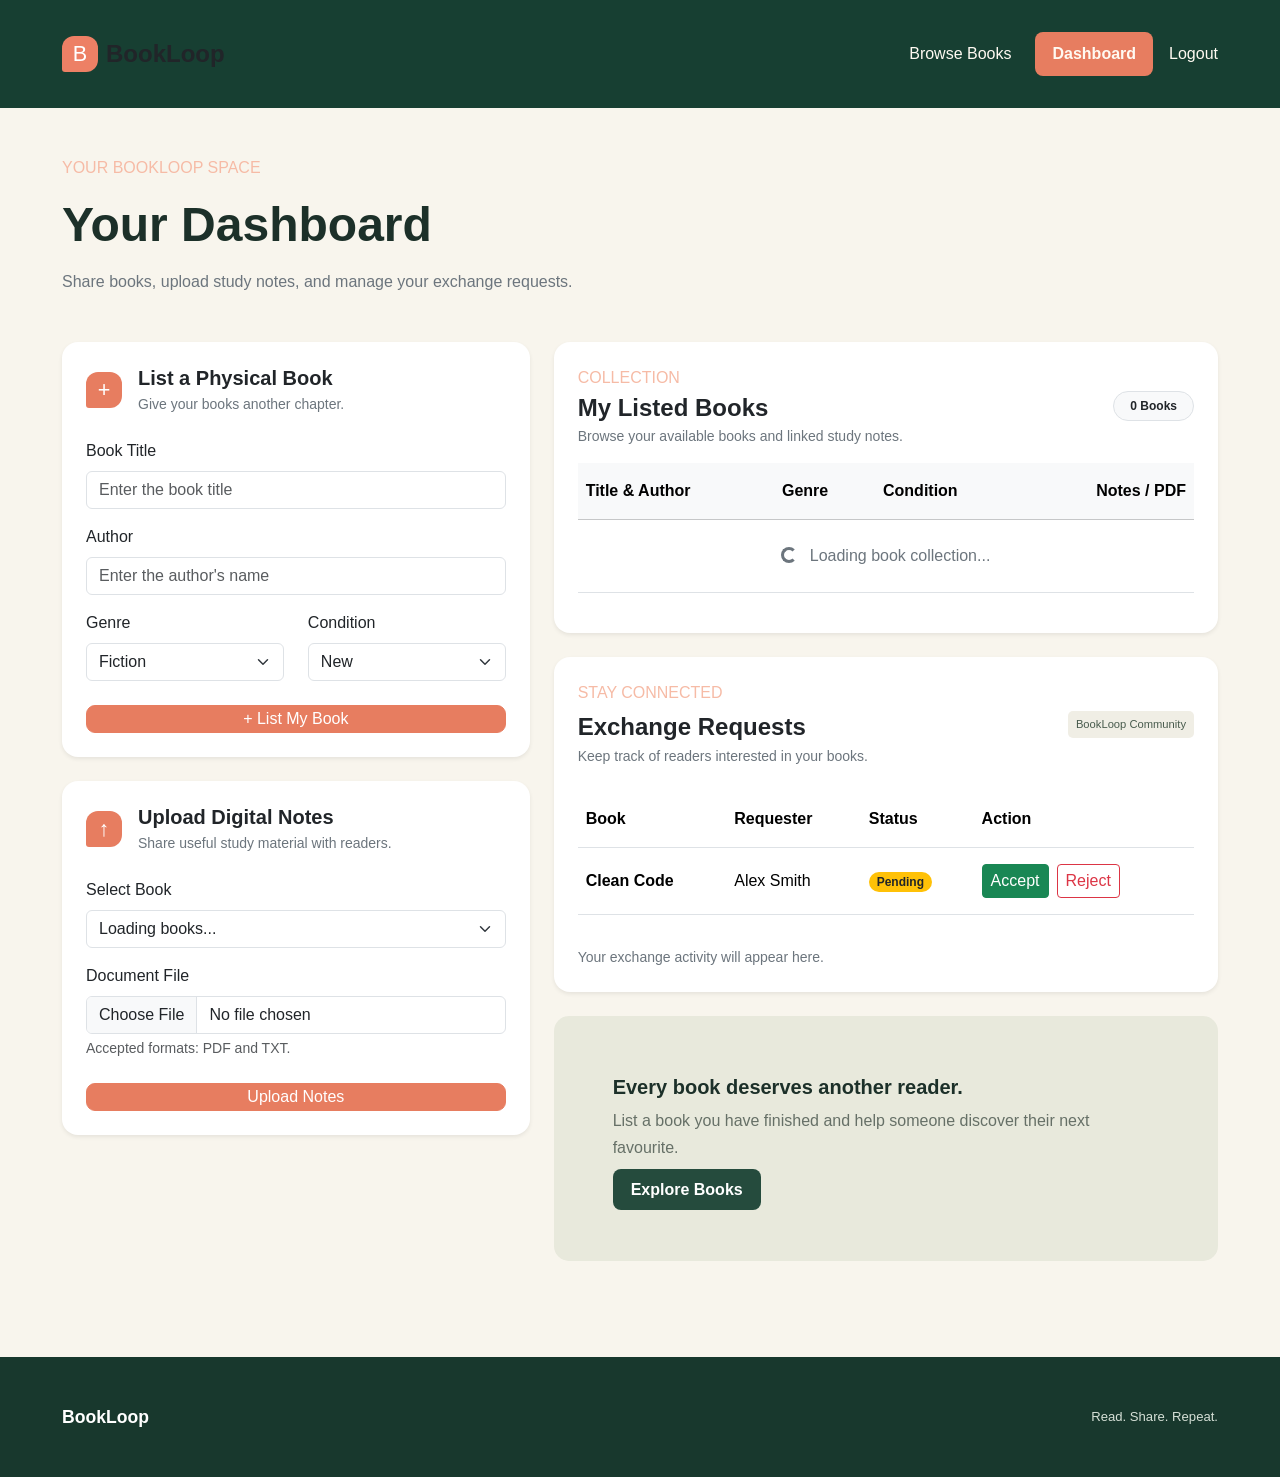
==== commit 436343bf: "Feat: fixed dashboard" ====
--- a/public/dashboard.html
+++ b/public/dashboard.html
@@ -1,4 +1,3 @@
-
 <!DOCTYPE html>
 <html lang="en">
 <head>
@@ -117,6 +116,8 @@
                                         <option value="Non-Fiction">Non-Fiction</option>
                                         <option value="Science">Science</option>
                                         <option value="Technology">Technology</option>
+                                        <option value="Philosophy">Philosophy</option>
+                                        <option value="Business">Business</option>
                                     </select>
                                 </div>
 
@@ -168,13 +169,13 @@
                                 <label for="note-book-id" class="form-label">
                                     Select Book
                                 </label>
+                                <!-- Populated dynamically from API -->
                                 <select
                                     id="note-book-id"
                                     class="form-select"
                                     required
                                 >
-                                    <option value="1">Clean Code (ID: 1)</option>
-                                    <option value="2">Dune (ID: 2)</option>
+                                    <option value="" disabled selected>Loading books...</option>
                                 </select>
                             </div>
 
@@ -206,9 +207,49 @@
 
             </div>
 
-            <!-- Right Column: Exchange Requests -->
+            <!-- Right Column: My Listed Books & Exchange Requests -->
             <div class="col-lg-7">
 
+                <!-- My Listed Books Table -->
+                <section class="card border-0 shadow-sm rounded-4 mb-4">
+                    <div class="card-body p-4">
+                        <div class="d-flex flex-wrap justify-content-between align-items-center gap-2 mb-3">
+                            <div>
+                                <p class="hero-eyebrow mb-1">COLLECTION</p>
+                                <h2 class="h4 fw-bold mb-1">My Listed Books</h2>
+                                <p class="text-secondary small mb-0">
+                                    Browse your available books and linked study notes.
+                                </p>
+                            </div>
+                            <span class="badge bg-light text-dark border px-3 py-2 rounded-pill" id="user-book-count">
+                                0 Books
+                            </span>
+                        </div>
+
+                        <div class="table-responsive" style="max-height: 380px; overflow-y: auto;">
+                            <table class="table align-middle table-hover">
+                                <thead class="table-light sticky-top">
+                                    <tr>
+                                        <th class="py-3">Title & Author</th>
+                                        <th class="py-3">Genre</th>
+                                        <th class="py-3">Condition</th>
+                                        <th class="py-3 text-end">Notes / PDF</th>
+                                    </tr>
+                                </thead>
+                                <tbody id="my-books-table">
+                                    <tr>
+                                        <td colspan="4" class="text-center py-4 text-secondary">
+                                            <div class="spinner-border spinner-border-sm me-2" role="status"></div>
+                                            Loading book collection...
+                                        </td>
+                                    </tr>
+                                </tbody>
+                            </table>
+                        </div>
+                    </div>
+                </section>
+
+                <!-- Exchange Requests -->
                 <section class="card border-0 shadow-sm rounded-4">
                     <div class="card-body p-4">
 
@@ -244,8 +285,7 @@
                                         </td>
                                         <td class="py-3">Alex Smith</td>
                                         <td class="py-3">
-                                            <span class="badge rounded-pill
-                                                         bg-warning text-dark">
+                                            <span class="badge rounded-pill bg-warning text-dark">
                                                 Pending
                                             </span>
                                         </td>
--- a/assets/css/style.css
+++ b/assets/css/style.css
@@ -1100,4 +1100,24 @@
         font-size: 14px;
     }
 }
-
+/* BookLoop navbar readability fix */
+.bookloop-nav {
+    background-color: #173f32 !important;
+}
+
+.bookloop-nav,
+.bookloop-nav a,
+.bookloop-nav .navbar-brand,
+.bookloop-nav .nav-link {
+    color: #fffaf2 !important;
+}
+
+.bookloop-nav a:hover,
+.bookloop-nav .nav-link:hover {
+    color: #f18a6b !important;
+}
+
+.bookloop-nav .brand-symbol {
+    color: #ffffff !important;
+    background-color: #ed8065;
+}
